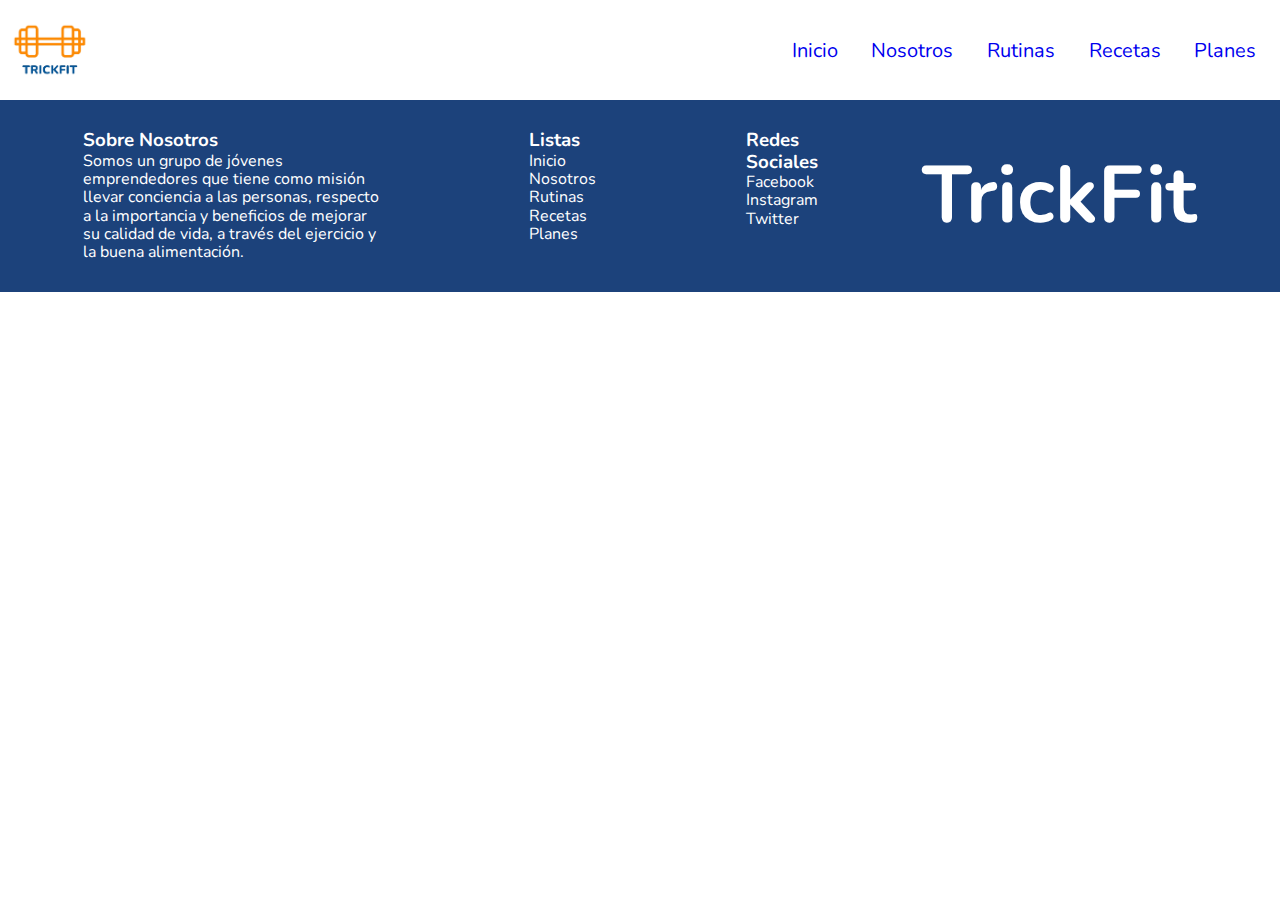
==== docs/index.html @ 49085ca2 "feat: project base" ====
<!doctype html>
<html lang="en">
<head>
    <meta charset="UTF-8">
    <meta name="viewport" content="width=device-width, user-scalable=no, initial-scale=1.0, maximum-scale=1.0, minimum-scale=1.0">
    <meta http-equiv="X-UA-Compatible" content="ie=edge">
    <link rel="stylesheet" href="Style/style.css">
    <link rel="stylesheet" href="Style/normalize.css">
    <link rel="icon" href="Images/logo-white.jpeg">
    <link rel="preconnect" href="https://fonts.googleapis.com">
    <link rel="preconnect" href="https://fonts.gstatic.com" crossorigin>
    <link href="https://fonts.googleapis.com/css2?family=Nunito&display=swap" rel="stylesheet">
    <title>Home</title>
</head>
<body>
    <!--navbar-->
    <div class="navbar">
        <div class="navbar-logo" >
            <img src="Images/logo-trans.png" alt="logo">
        </div>
        <div class="navbar-options">
            <a href="#">Inicio</a>
            <a href="#Nosotros">Nosotros</a>
            <a href="#Rutinas">Rutinas</a>
            <a href="#Recetas">Recetas</a>
            <a href="#Planes">Planes</a>
        </div>
    </div>

    <!--Footer-->
    <div class="footer">
        <div class="footer-part-about">
            <h3 class="footer-title-about">Sobre Nosotros</h3>
            <p>
                Somos un grupo de jóvenes emprendedores que tiene como misión llevar conciencia a las personas,
                respecto a la importancia y beneficios de mejorar su calidad de vida, a través del ejercicio y
                la buena alimentación.
            </p>
        </div>
        <div class="footer-part">
            <h3 class="footer-title">Listas</h3>
            <div>
                <a href="#">Inicio</a>
                <a href="#Nosotros">Nosotros</a>
                <a href="#Rutinas">Rutinas</a>
                <a href="#Recetas">Recetas</a>
                <a href="#Planes">Planes</a>
            </div>
        </div>
        <div class="footer-part">
            <h3 class="footer-title">Redes Sociales</h3>
            <div>
                <a href="https://www.facebook.com" target="_blank">Facebook</a>
                <a href="https://www.instagram.com" target="_blank">Instagram</a>
                <a href="https://www.twitter.com" target="_blank">Twitter</a>
            </div>
        </div>
        <span class="trickfit">TrickFit</span>
    </div>
</body>
</html>
---- docs/Style/style.css ----
/*NAVBAR*/
* {
    font-family: 'Nunito', sans-serif;
}
html {
    scroll-behavior: smooth;

}
.navbar {
    display: flex;
    height: 100px;
    box-shadow: 0 6px 12px #0016;
    z-index: 10
}
.navbar-logo {
    display: flex;
    width: 60%;

}
.navbar-options {
    display: flex;
    align-items: center;
    justify-content: space-evenly;
    width: 40%;

}
.navbar-options a {
    margin: 10px;
    text-decoration: none;
    font-size: 20px;
}

/*Footer*/
.footer {
    display: flex;
    background: #1C427B;
    flex-direction: row;
    color: #fff;
    justify-content: space-around;
    padding: 30px;
}
.footer-part-about {
    width: 300px;
}
.footer-part {
    text-align: left;
    width: 30px;
    margin: 0 40px;
}
.footer-part div a {
    color: #fff;
    text-decoration: none;
}
.trickfit {
    display: flex;
    align-items: center;
    font-weight: bold;
    font-size: 80px;
}
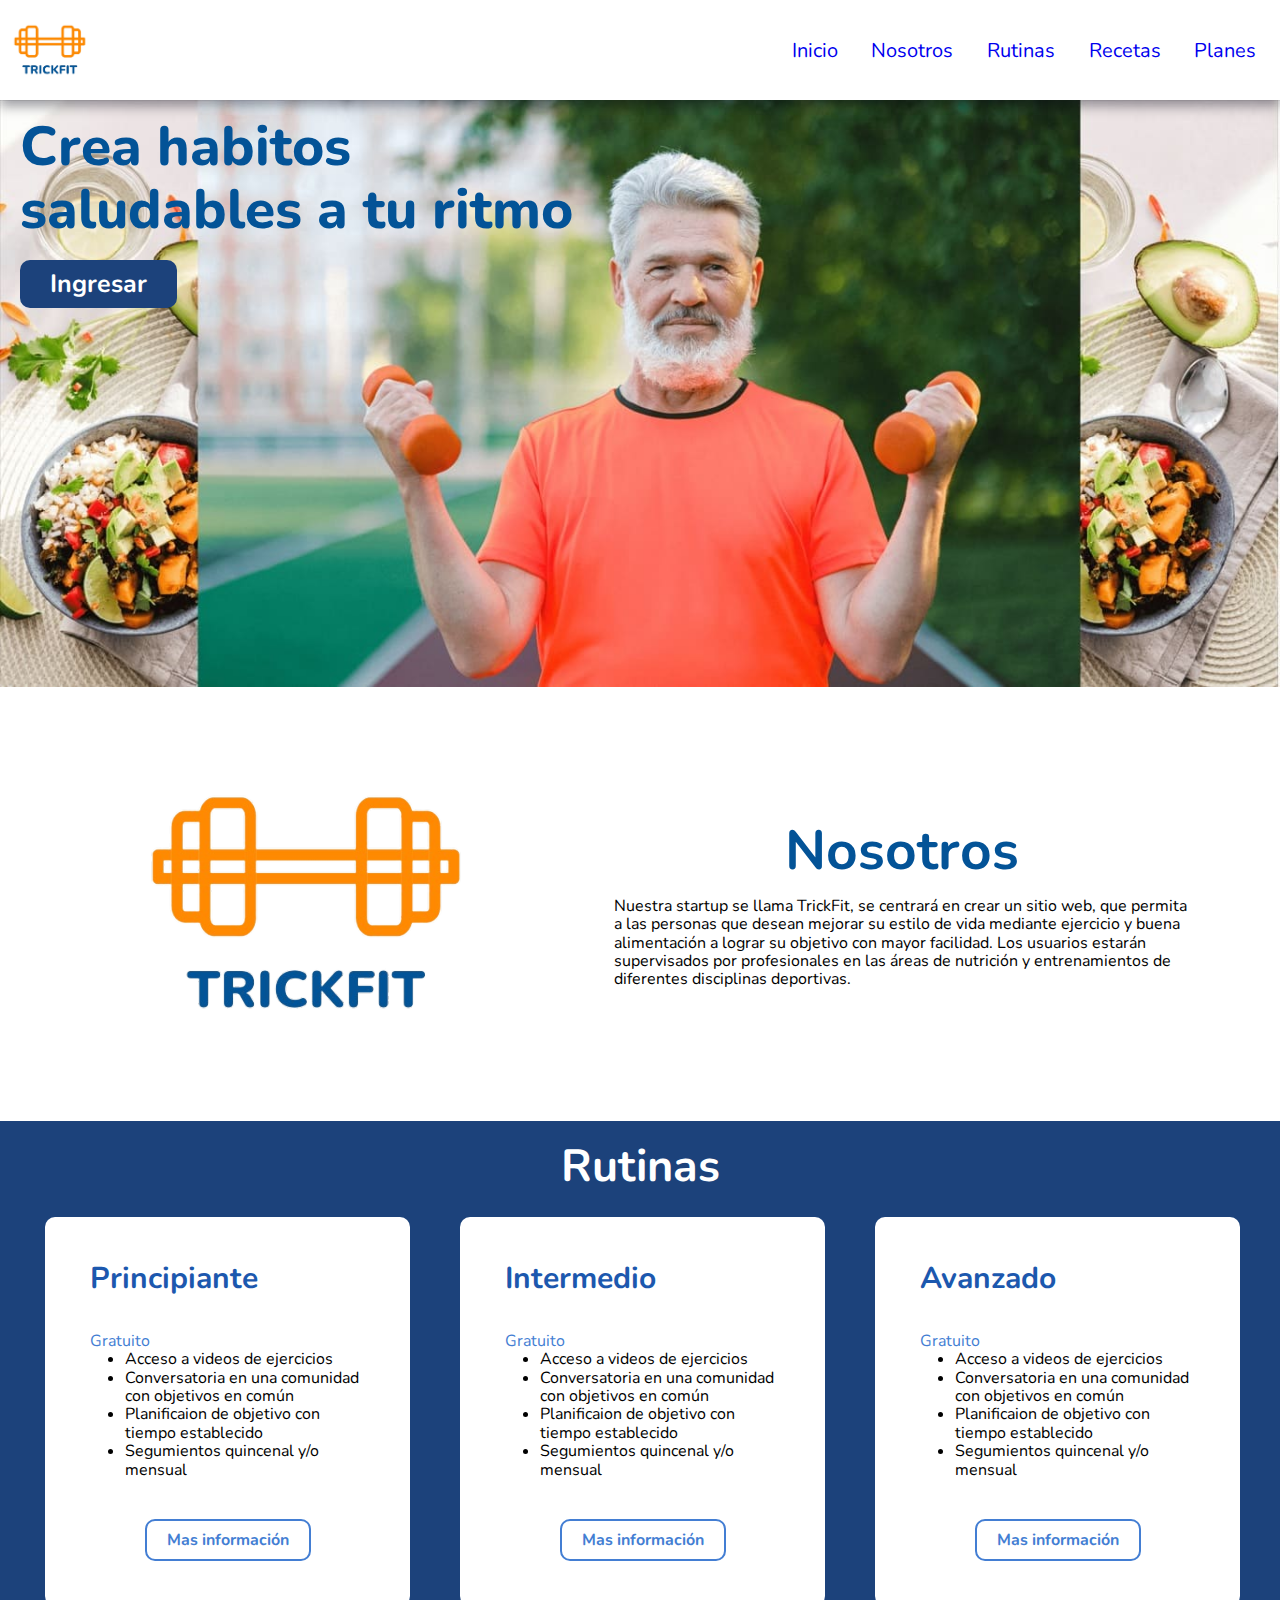
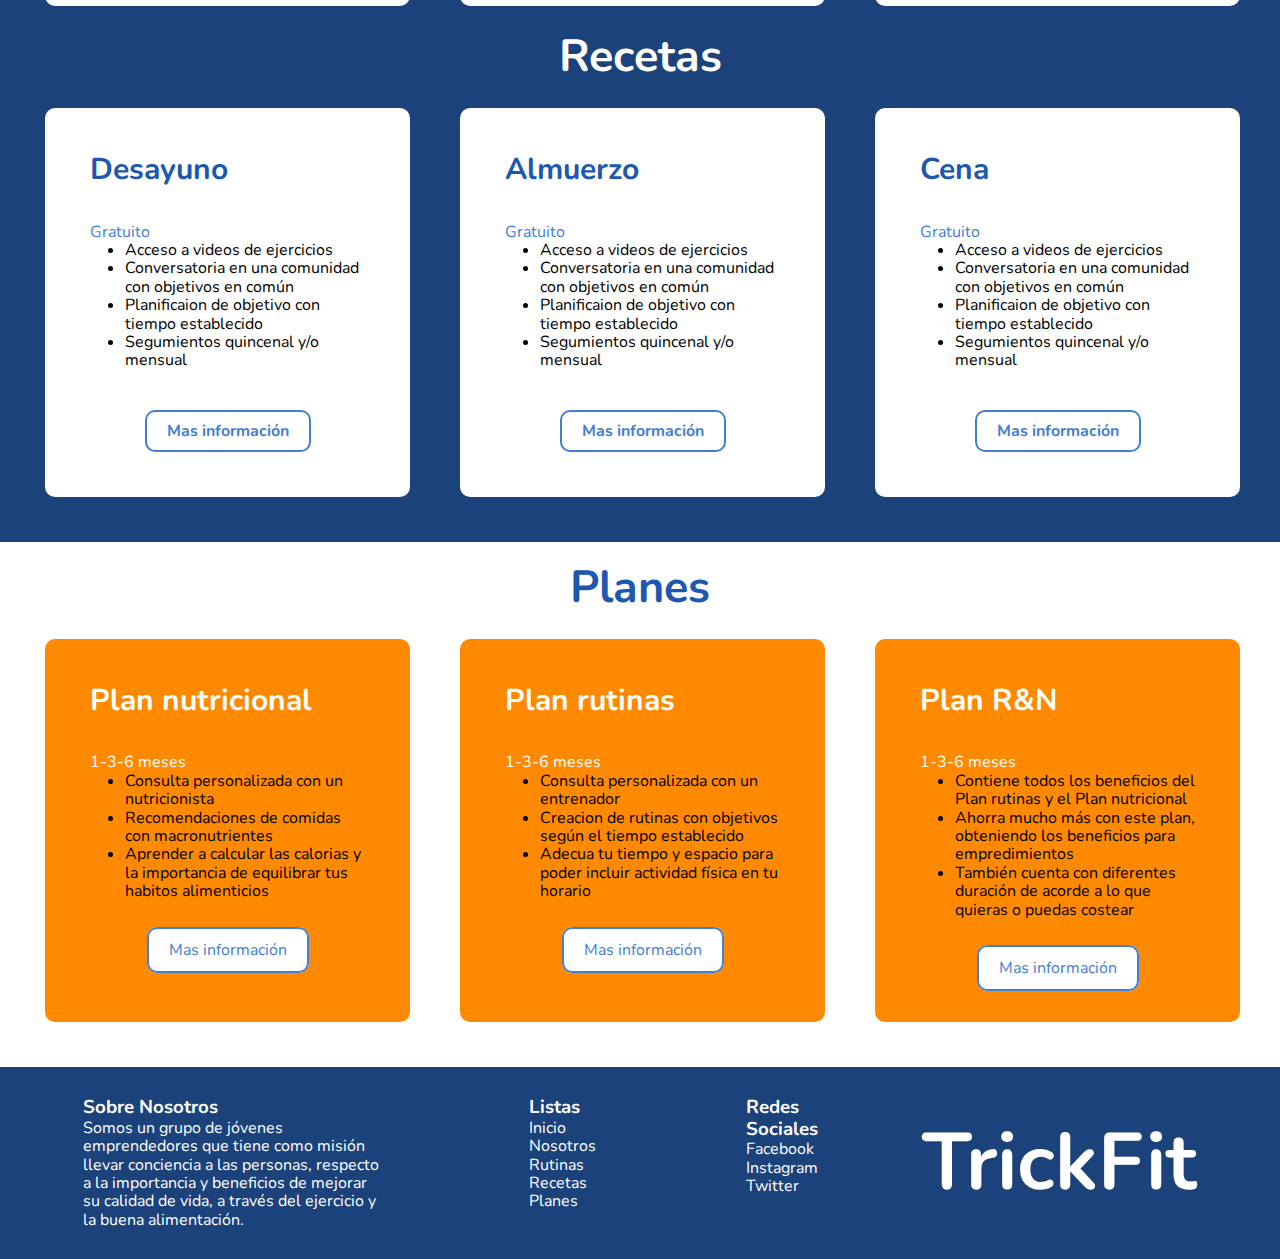
==== commit cda83831: "feat: index" ====
--- a/docs/index.html
+++ b/docs/index.html
@@ -27,6 +27,193 @@
         </div>
     </div>
 
+    <!--Home-->
+    <div class="home">
+        <img alt="senior" src="Images/senior.jpg">
+        <div class="home-slogan">
+            <p>Crea habitos saludables a tu ritmo</p>
+            <div class="home-btn">
+                <button>
+                    <a href="Views/account.html">Ingresar</a>
+                </button>
+            </div>
+        </div>
+    </div>
+
+    <!--About Us-->
+    <div class="about-us" id="Nosotros" >
+        <img src="Images/logo-trans.png" alt="logo">
+        <div class="about-us-description">
+            <h2>Nosotros</h2>
+            <p>
+                Nuestra startup se llama TrickFit, se centrará en crear un sitio web, que permita a las personas que desean
+                mejorar su estilo de vida mediante ejercicio y buena alimentación a lograr su objetivo con mayor facilidad. Los usuarios estarán
+                supervisados por profesionales en las áreas de nutrición y entrenamientos de diferentes disciplinas deportivas.</p>
+        </div>
+    </div>
+
+    <!--Rutinas y Recetas-->
+    <div class="RandR" >
+        <h2 class="RandR-title" id="Rutinas">Rutinas</h2>
+        <div class="cards">
+            <div class="card">
+                <div class="card-header">
+                    <span class="card-title">Principiante</span>
+                    <span class="card-subtitle">Gratuito</span>
+                </div>
+                <ul>
+                    <li>Acceso a videos de ejercicios</li>
+                    <li>Conversatoria en una comunidad con objetivos en común</li>
+                    <li>Planificaion de objetivo con tiempo establecido</li>
+                    <li>Segumientos quincenal y/o mensual</li>
+                </ul>
+                <div class="card-btn">
+                    <button>
+                        <a href="Views/Routines/beginner.html">Mas información</a>
+                    </button>
+                </div>
+            </div>
+            <div class="card">
+                <div class="card-header">
+                    <span class="card-title">Intermedio</span>
+                    <span class="card-subtitle">Gratuito</span>
+                </div>
+                <ul>
+                    <li>Acceso a videos de ejercicios</li>
+                    <li>Conversatoria en una comunidad con objetivos en común</li>
+                    <li>Planificaion de objetivo con tiempo establecido</li>
+                    <li>Segumientos quincenal y/o mensual</li>
+                </ul>
+                <div class="card-btn">
+                    <button>
+                        <a href="Views/Routines/intermediate.html">Mas información</a>
+                    </button>
+                </div>
+            </div>
+            <div class="card">
+                <div class="card-header">
+                    <span class="card-title">Avanzado</span>
+                    <span class="card-subtitle">Gratuito</span>
+                </div>
+                <ul>
+                    <li>Acceso a videos de ejercicios</li>
+                    <li>Conversatoria en una comunidad con objetivos en común</li>
+                    <li>Planificaion de objetivo con tiempo establecido</li>
+                    <li>Segumientos quincenal y/o mensual</li>
+                </ul>
+                <div class="card-btn">
+                    <button>
+                        <a href="Views/Routines/advanced.html">Mas información</a>
+                    </button>
+                </div>
+            </div>
+        </div>
+        <h2 class="RandR-title" id="Recetas">Recetas</h2>
+        <div class="cards">
+            <div class="card">
+                <div class="card-header">
+                    <span class="card-title">Desayuno</span>
+                    <span class="card-subtitle">Gratuito</span>
+                </div>
+                <ul>
+                    <li>Acceso a videos de ejercicios</li>
+                    <li>Conversatoria en una comunidad con objetivos en común</li>
+                    <li>Planificaion de objetivo con tiempo establecido</li>
+                    <li>Segumientos quincenal y/o mensual</li>
+                </ul>
+                <div class="card-btn">
+                    <button>
+                        <a href="Views/Recipes/breakfast.html">Mas información</a>
+                    </button>
+                </div>
+            </div>
+            <div class="card">
+                <div class="card-header">
+                    <span class="card-title">Almuerzo</span>
+                    <span class="card-subtitle">Gratuito</span>
+                </div>
+                <ul>
+                    <li>Acceso a videos de ejercicios</li>
+                    <li>Conversatoria en una comunidad con objetivos en común</li>
+                    <li>Planificaion de objetivo con tiempo establecido</li>
+                    <li>Segumientos quincenal y/o mensual</li>
+                </ul>
+                <div class="card-btn">
+                    <button>
+                        <a href="Views/Recipes/lunch.html">Mas información</a>
+                    </button>
+                </div>
+            </div>
+            <div class="card">
+                <div class="card-header">
+                    <span class="card-title">Cena</span>
+                    <span class="card-subtitle">Gratuito</span>
+                </div>
+                <ul>
+                    <li>Acceso a videos de ejercicios</li>
+                    <li>Conversatoria en una comunidad con objetivos en común</li>
+                    <li>Planificaion de objetivo con tiempo establecido</li>
+                    <li>Segumientos quincenal y/o mensual</li>
+                </ul>
+                <div class="card-btn">
+                    <button>
+                        <a href="Views/Recipes/dinner.html">Mas información</a>
+                    </button>
+                </div>
+            </div>
+        </div>
+    </div>
+
+    <!--Planes-->
+    <div class="RandP">
+        <h2 class="RandP-title" id="Planes">Planes</h2>
+        <div class="cardsP">
+            <div class="cardP">
+                <div class="cardP-header">
+                    <span class="cardP-title">Plan nutricional</span>
+                    <span class="cardP-subtitle">1-3-6 meses</span>
+                </div>
+                <ul>
+                    <li>Consulta personalizada con un nutricionista </li>
+                    <li>Recomendaciones de comidas con macronutrientes</li>
+                    <li>Aprender a calcular las calorias y la importancia de equilibrar tus habitos alimenticios</li>
+                </ul>
+                <div class="cardP-btn">
+                    <a href="Views/Plans/planNutricional.html">Mas información</a>
+                </div>
+            </div>
+            <div class="cardP">
+                <div class="cardP-header">
+                    <span class="cardP-title">Plan rutinas</span>
+                    <span class="cardP-subtitle">1-3-6 meses</span>
+                </div>
+                <ul>
+                    <li>Consulta personalizada con un entrenador</li>
+                    <li>Creacion de rutinas con objetivos según el tiempo establecido</li>
+                    <li>Adecua tu tiempo y espacio para poder incluir actividad física en tu horario</li>
+                </ul>
+                <div class="cardP-btn">
+                    <a href="Views/Plans/planRutinas.html">Mas información</a>
+                </div>
+            </div>
+            <div class="cardP">
+                <div class="cardP-header">
+                    <span class="cardP-title">Plan R&N</span>
+                    <span class="cardP-subtitle">1-3-6 meses</span>
+                </div>
+                <ul>
+                    <li>Contiene todos los beneficios del Plan rutinas y el Plan nutricional</li>
+                    <li>Ahorra mucho más con este plan, obteniendo los beneficios para empredimientos</li>
+                    <li>También cuenta con diferentes duración de acorde a lo que quieras o puedas
+                        costear</li>
+                </ul>
+                <div class="cardP-btn">
+                    <a href="Views/Plans/planR&N.html">Mas información</a>
+                </div>
+            </div>
+        </div>
+    </div>
+
     <!--Footer-->
     <div class="footer">
         <div class="footer-part-about">
--- a/docs/Style/style.css
+++ b/docs/Style/style.css
@@ -28,6 +28,169 @@
     margin: 10px;
     text-decoration: none;
     font-size: 20px;
+}
+/*HOME*/
+.home {
+    display: flex;
+}
+.home img {
+    width: 100%;
+    z-index: -1
+}
+.home-slogan {
+    position: absolute;
+    font-size: 55px;
+    margin: 15px 20px;
+    color: #035397;
+    font-weight: 800;
+    width: 48%;
+}
+.home-btn button {
+    font-size: 25px;
+    background: #1C427B;
+    padding: 10px 30px;
+    cursor: pointer;
+    border-radius: 10px;
+    border-style: none;
+}
+
+.home-btn button a {
+    text-decoration: none;
+    color: #fff;
+    font-weight: bold;
+}
+
+/*NOSOTROS*/
+.about-us {
+    display: flex;
+    height: 55%;
+    justify-content: space-evenly;
+    align-items: center;
+}
+.about-us image {
+    margin: 10px auto;
+    padding: 20px;
+}
+.about-us-description {
+    width: 45%;
+}
+.about-us-description h2 {
+    text-align: center;
+    font-size: 55px;
+    color: #035397;
+    font-weight: 700;
+    margin-bottom: 15px;
+}
+/*RANDR*/
+.RandR {
+    background: #1C427B;
+    padding: 20px;
+}
+.RandR-title {
+    color: #fff;
+    font-weight: bold;
+    font-size: 45px;
+    text-align: center;
+}
+.cards {
+    display: flex;
+    justify-content: space-evenly;
+}
+.card {
+    background: #fff;
+    border-radius: 10px;
+    margin: 25px;
+    padding: 45px;
+}
+.card ul {
+    margin-left: 35px;
+    width: 240px;
+}
+.card-header {
+    display: flex;
+    flex-direction: column;
+}
+.card-title {
+    color: #1C58AE;
+    font-weight: bold;
+    font-size: 30px;
+    margin: 0 0 35px 0;
+}
+.card-subtitle {
+    color: #437ED3;
+}
+.card-btn {
+    display: block;
+    text-align: center;
+    margin-top: 40px;
+}
+.card-btn button {
+    color: #437ED3;
+    border-radius: 10px;
+    border: 2px solid #437ED3;
+    padding: 10px 20px;
+    background: #fff;
+    cursor: pointer;
+}
+
+.card-btn button a {
+    text-decoration: none;
+    color: #437ED3;
+    font-weight: bold;
+}
+
+/*RANDP*/
+.RandP {
+    background: #ffffff;
+    padding: 20px;
+}
+.RandP-title {
+    color: #1C58AE;
+    font-weight: bold;
+    font-size: 45px;
+    text-align: center;
+}
+.cardsP {
+    display: flex;
+    justify-content: space-evenly;
+}
+.cardP {
+    background: #FF8A01;
+    border-radius: 10px;
+    margin: 25px;
+    padding: 45px;
+}
+.cardP ul {
+    margin-left: 35px;
+    width: 240px;
+}
+.cardP-header {
+    color: #ffffff;
+    display: flex;
+    flex-direction: column;
+}
+.cardP-title {
+    color: #ffffff;
+    font-weight: bold;
+    font-size: 30px;
+    margin: 0 0 35px 0;
+}
+.cardP-subtitle {
+    color: #ffffff;
+}
+.cardP-btn {
+    display: block;
+    text-align: center;
+    margin-top: 40px;
+}
+.cardP-btn a{
+    color: #437ED3;
+    border-radius: 10px;
+    border: 2px solid #437ED3;
+    padding: 10px 20px;
+    background: #fff;
+    cursor: pointer;
+    text-decoration: none;
 }
 
 /*Footer*/
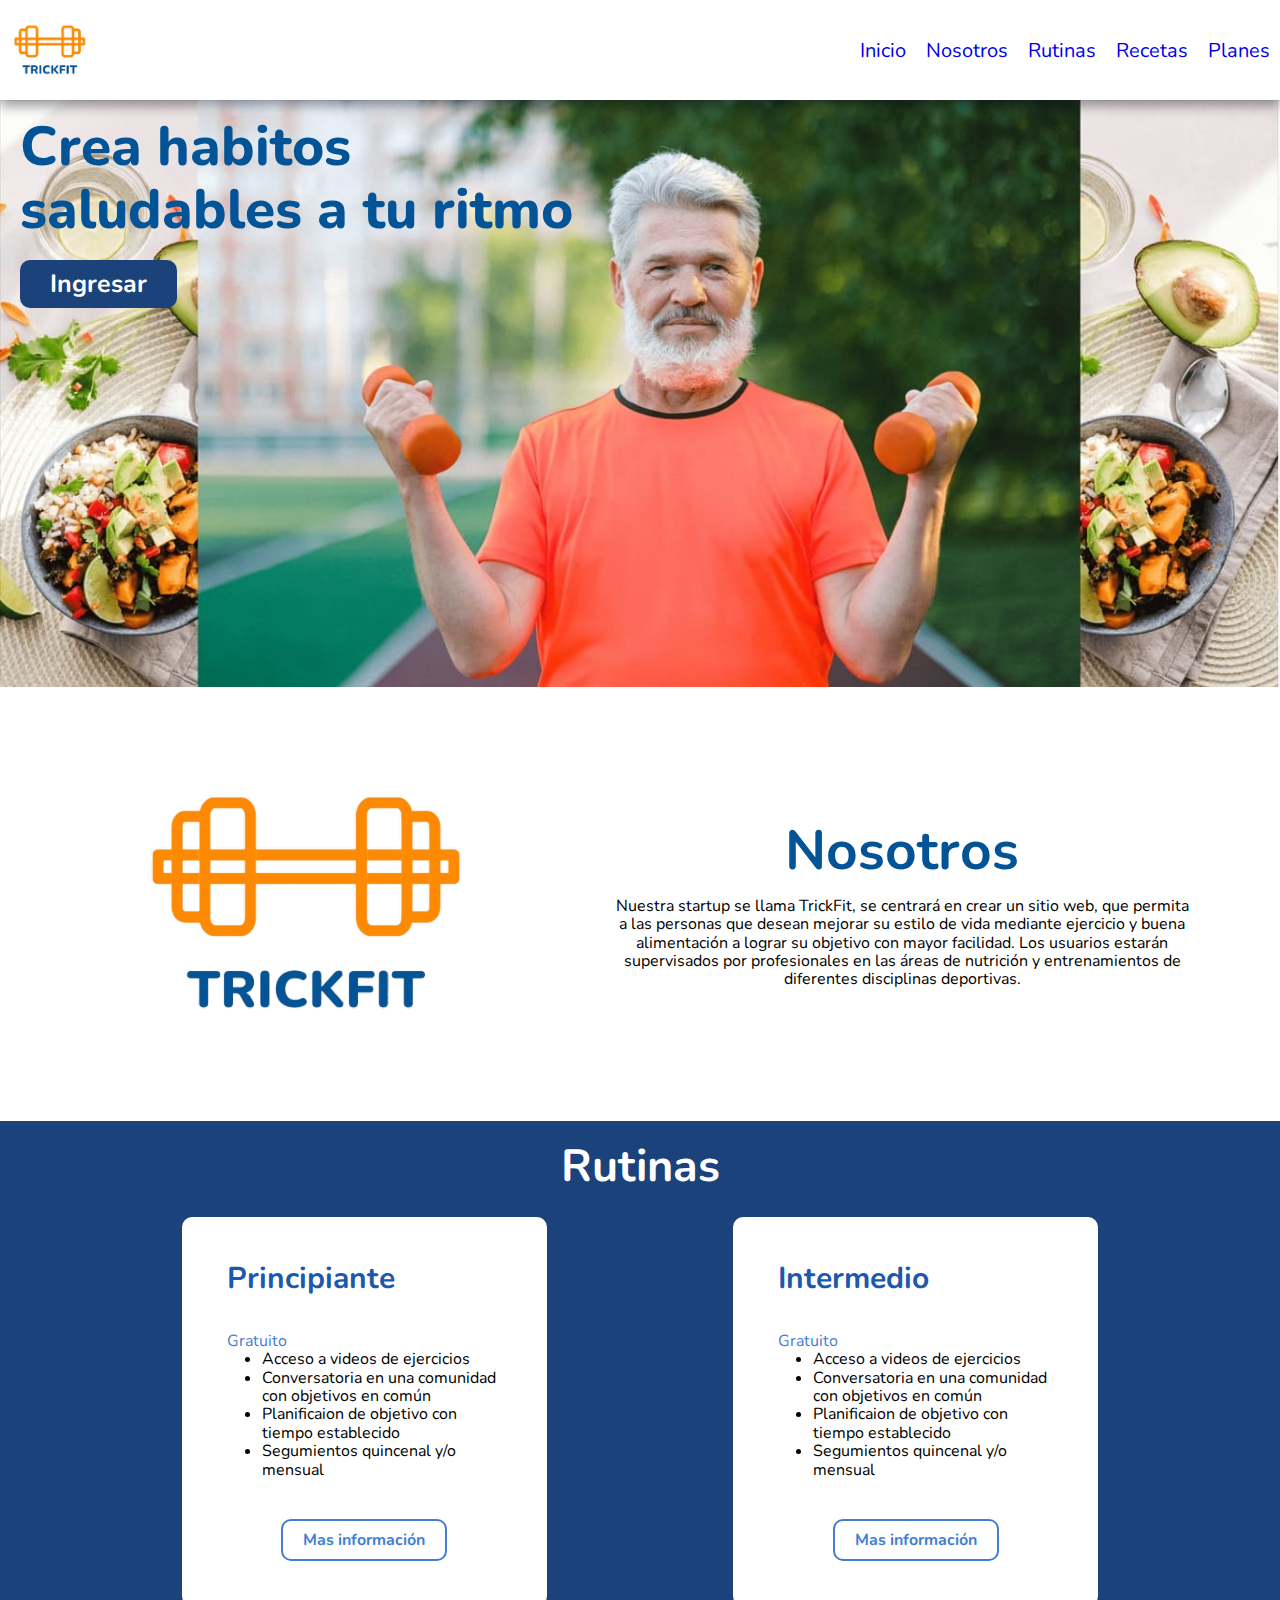
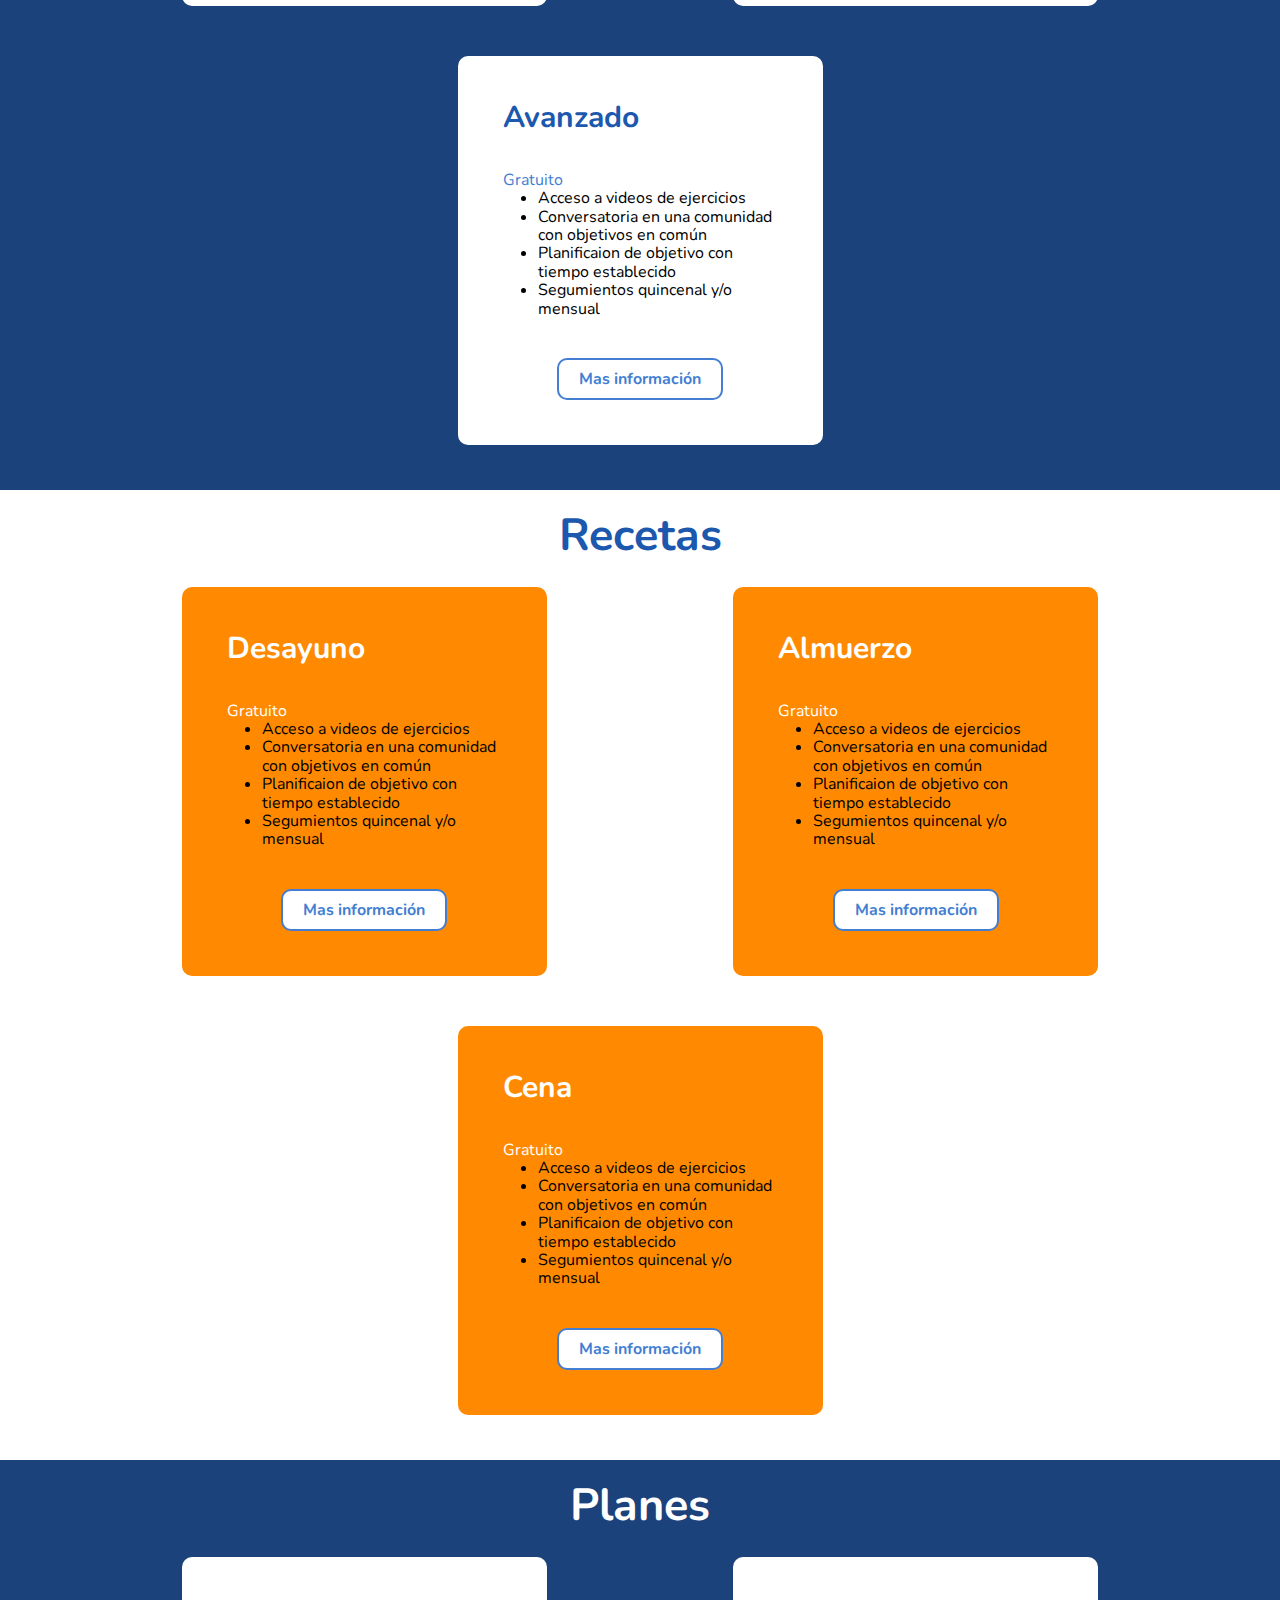
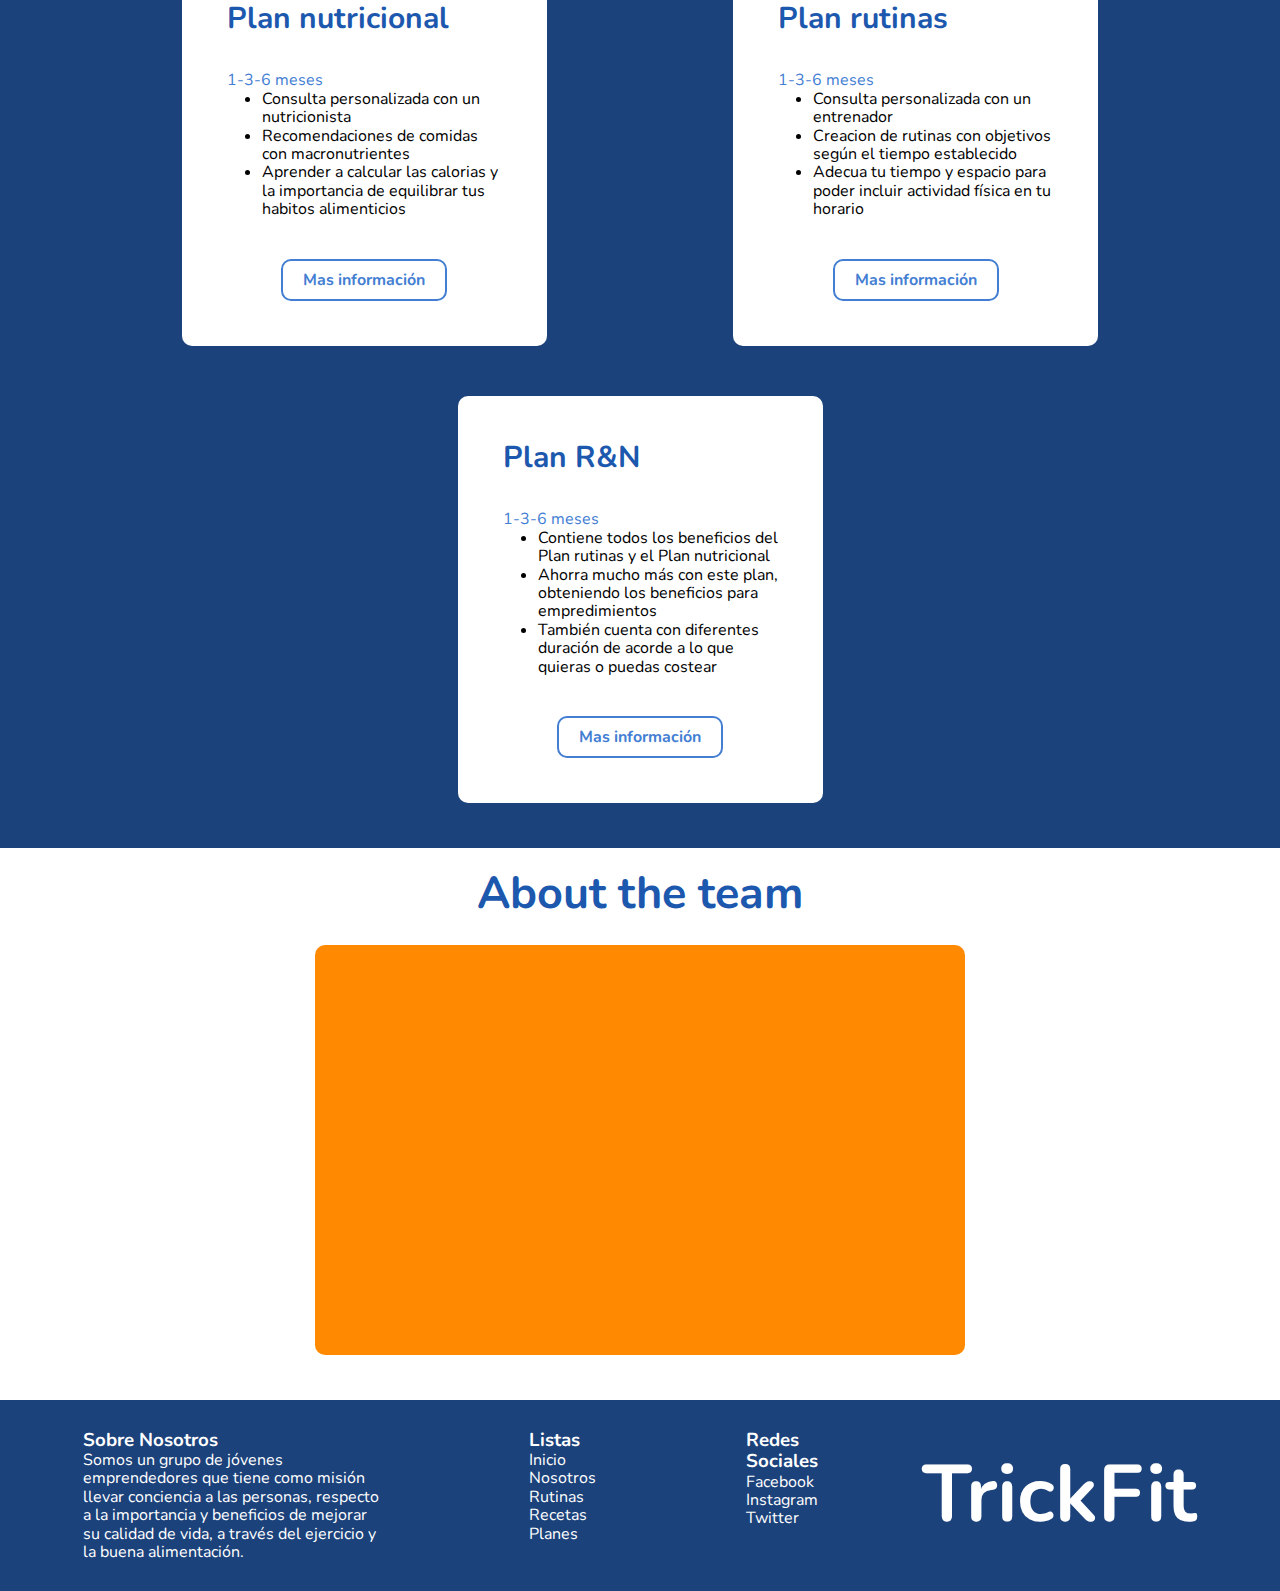
==== commit 358f0cca: "feat: responsive-index-uwu" ====
--- a/docs/index.html
+++ b/docs/index.html
@@ -14,7 +14,7 @@
 </head>
 <body>
     <!--navbar-->
-    <div class="navbar">
+    <section class="navbar">
         <div class="navbar-logo" >
             <img src="Images/logo-trans.png" alt="logo">
         </div>
@@ -25,10 +25,10 @@
             <a href="#Recetas">Recetas</a>
             <a href="#Planes">Planes</a>
         </div>
-    </div>
+    </section>
 
     <!--Home-->
-    <div class="home">
+    <section class="home">
         <img alt="senior" src="Images/senior.jpg">
         <div class="home-slogan">
             <p>Crea habitos saludables a tu ritmo</p>
@@ -38,10 +38,10 @@
                 </button>
             </div>
         </div>
-    </div>
+    </section>
 
     <!--About Us-->
-    <div class="about-us" id="Nosotros" >
+    <section class="about-us" id="Nosotros" >
         <img src="Images/logo-trans.png" alt="logo">
         <div class="about-us-description">
             <h2>Nosotros</h2>
@@ -50,10 +50,10 @@
                 mejorar su estilo de vida mediante ejercicio y buena alimentación a lograr su objetivo con mayor facilidad. Los usuarios estarán
                 supervisados por profesionales en las áreas de nutrición y entrenamientos de diferentes disciplinas deportivas.</p>
         </div>
-    </div>
-
-    <!--Rutinas y Recetas-->
-    <div class="RandR" >
+    </section>
+
+    <!--Rutinas-->
+    <section class="RandR" >
         <h2 class="RandR-title" id="Rutinas">Rutinas</h2>
         <div class="cards">
             <div class="card">
@@ -108,98 +108,106 @@
                 </div>
             </div>
         </div>
-        <h2 class="RandR-title" id="Recetas">Recetas</h2>
+    </section>
+
+    <!--Recetas-->
+    <section class="RandP" >
+        <h2 class="RandP-title" id="Recetas">Recetas</h2>
+        <div class="cardsP">
+            <div class="cardP">
+                <div class="card-header">
+                    <span class="cardP-title">Desayuno</span>
+                    <span class="cardP-subtitle">Gratuito</span>
+                </div>
+                <ul>
+                    <li>Acceso a videos de ejercicios</li>
+                    <li>Conversatoria en una comunidad con objetivos en común</li>
+                    <li>Planificaion de objetivo con tiempo establecido</li>
+                    <li>Segumientos quincenal y/o mensual</li>
+                </ul>
+                <div class="card-btn">
+                    <button>
+                        <a href="Views/Recipes/breakfast.html">Mas información</a>
+                    </button>
+                </div>
+            </div>
+            <div class="cardP">
+                <div class="card-header">
+                    <span class="cardP-title">Almuerzo</span>
+                    <span class="cardP-subtitle">Gratuito</span>
+                </div>
+                <ul>
+                    <li>Acceso a videos de ejercicios</li>
+                    <li>Conversatoria en una comunidad con objetivos en común</li>
+                    <li>Planificaion de objetivo con tiempo establecido</li>
+                    <li>Segumientos quincenal y/o mensual</li>
+                </ul>
+                <div class="card-btn">
+                    <button>
+                        <a href="Views/Recipes/lunch.html">Mas información</a>
+                    </button>
+                </div>
+            </div>
+            <div class="cardP">
+                <div class="card-header">
+                    <span class="cardP-title">Cena</span>
+                    <span class="cardP-subtitle">Gratuito</span>
+                </div>
+                <ul>
+                    <li>Acceso a videos de ejercicios</li>
+                    <li>Conversatoria en una comunidad con objetivos en común</li>
+                    <li>Planificaion de objetivo con tiempo establecido</li>
+                    <li>Segumientos quincenal y/o mensual</li>
+                </ul>
+                <div class="card-btn">
+                    <button>
+                        <a href="Views/Recipes/dinner.html">Mas información</a>
+                    </button>
+                </div>
+            </div>
+        </div>
+    </section>
+
+    <!--Planes-->
+    <div class="RandR">
+        <h2 class="RandR-title" id="Planes">Planes</h2>
         <div class="cards">
             <div class="card">
                 <div class="card-header">
-                    <span class="card-title">Desayuno</span>
-                    <span class="card-subtitle">Gratuito</span>
-                </div>
-                <ul>
-                    <li>Acceso a videos de ejercicios</li>
-                    <li>Conversatoria en una comunidad con objetivos en común</li>
-                    <li>Planificaion de objetivo con tiempo establecido</li>
-                    <li>Segumientos quincenal y/o mensual</li>
-                </ul>
-                <div class="card-btn">
-                    <button>
-                        <a href="Views/Recipes/breakfast.html">Mas información</a>
-                    </button>
-                </div>
-            </div>
-            <div class="card">
-                <div class="card-header">
-                    <span class="card-title">Almuerzo</span>
-                    <span class="card-subtitle">Gratuito</span>
-                </div>
-                <ul>
-                    <li>Acceso a videos de ejercicios</li>
-                    <li>Conversatoria en una comunidad con objetivos en común</li>
-                    <li>Planificaion de objetivo con tiempo establecido</li>
-                    <li>Segumientos quincenal y/o mensual</li>
-                </ul>
-                <div class="card-btn">
-                    <button>
-                        <a href="Views/Recipes/lunch.html">Mas información</a>
-                    </button>
-                </div>
-            </div>
-            <div class="card">
-                <div class="card-header">
-                    <span class="card-title">Cena</span>
-                    <span class="card-subtitle">Gratuito</span>
-                </div>
-                <ul>
-                    <li>Acceso a videos de ejercicios</li>
-                    <li>Conversatoria en una comunidad con objetivos en común</li>
-                    <li>Planificaion de objetivo con tiempo establecido</li>
-                    <li>Segumientos quincenal y/o mensual</li>
-                </ul>
-                <div class="card-btn">
-                    <button>
-                        <a href="Views/Recipes/dinner.html">Mas información</a>
-                    </button>
-                </div>
-            </div>
-        </div>
-    </div>
-
-    <!--Planes-->
-    <div class="RandP">
-        <h2 class="RandP-title" id="Planes">Planes</h2>
-        <div class="cardsP">
-            <div class="cardP">
-                <div class="cardP-header">
-                    <span class="cardP-title">Plan nutricional</span>
-                    <span class="cardP-subtitle">1-3-6 meses</span>
+                    <span class="card-title">Plan nutricional</span>
+                    <span class="card-subtitle">1-3-6 meses</span>
                 </div>
                 <ul>
                     <li>Consulta personalizada con un nutricionista </li>
                     <li>Recomendaciones de comidas con macronutrientes</li>
                     <li>Aprender a calcular las calorias y la importancia de equilibrar tus habitos alimenticios</li>
                 </ul>
-                <div class="cardP-btn">
-                    <a href="Views/Plans/planNutricional.html">Mas información</a>
-                </div>
-            </div>
-            <div class="cardP">
-                <div class="cardP-header">
-                    <span class="cardP-title">Plan rutinas</span>
-                    <span class="cardP-subtitle">1-3-6 meses</span>
+                <div class="card-btn">
+                    <button>
+                        <a href="Views/Plans/planNutricional.html">Mas información</a>
+                    </button>
+                </div>
+            </div>
+            <div class="card">
+                <div class="card-header">
+                    <span class="card-title">Plan rutinas</span>
+                    <span class="card-subtitle">1-3-6 meses</span>
                 </div>
                 <ul>
                     <li>Consulta personalizada con un entrenador</li>
                     <li>Creacion de rutinas con objetivos según el tiempo establecido</li>
                     <li>Adecua tu tiempo y espacio para poder incluir actividad física en tu horario</li>
                 </ul>
-                <div class="cardP-btn">
-                    <a href="Views/Plans/planRutinas.html">Mas información</a>
-                </div>
-            </div>
-            <div class="cardP">
-                <div class="cardP-header">
-                    <span class="cardP-title">Plan R&N</span>
-                    <span class="cardP-subtitle">1-3-6 meses</span>
+                <div class="card-btn">
+                    <button>
+                        <a href="Views/Plans/planRutinas.html">Mas información</a>
+                    </button>
+                </div>
+            </div>
+            <div class="card">
+                <div class="card-header">
+                    <span class="card-title">Plan R&N</span>
+                    <span class="card-subtitle">1-3-6 meses</span>
                 </div>
                 <ul>
                     <li>Contiene todos los beneficios del Plan rutinas y el Plan nutricional</li>
@@ -207,9 +215,29 @@
                     <li>También cuenta con diferentes duración de acorde a lo que quieras o puedas
                         costear</li>
                 </ul>
-                <div class="cardP-btn">
-                    <a href="Views/Plans/planR&N.html">Mas información</a>
-                </div>
+                <div class="card-btn">
+                    <button>
+                        <a href="Views/Plans/planR&N.html">Mas información</a>
+                    </button>
+                </div>
+            </div>
+        </div>
+    </div>
+
+    <!--About-the-team-->
+    <div class="RandP" >
+        <h2 class="RandP-title" id="About-the-team">About the team</h2>
+        <div class="cards">
+            <div class="cardP">
+                <iframe
+                    width="560"
+                    height="315"
+                    src="https://www.youtube.com/embed/W4vWoPKgnIo"
+                    title="YouTube video player"
+                    frameborder="0"
+                    allow="accelerometer; autoplay; clipboard-write; encrypted-media; gyroscope; picture-in-picture"
+                    allowfullscreen>
+                </iframe>
             </div>
         </div>
     </div>
--- a/docs/Style/style.css
+++ b/docs/Style/style.css
@@ -14,14 +14,15 @@
 }
 .navbar-logo {
     display: flex;
-    width: 60%;
+    width: 20%;
 
 }
 .navbar-options {
-    display: flex;
+    display:flex;
+    align-content: center;
     align-items: center;
-    justify-content: space-evenly;
-    width: 40%;
+    justify-content: right;
+    width: 80%;
 
 }
 .navbar-options a {
@@ -73,6 +74,7 @@
 }
 .about-us-description {
     width: 45%;
+    text-align: center;
 }
 .about-us-description h2 {
     text-align: center;
@@ -94,6 +96,7 @@
 }
 .cards {
     display: flex;
+    flex-wrap: wrap;
     justify-content: space-evenly;
 }
 .card {
@@ -139,6 +142,18 @@
     font-weight: bold;
 }
 
+.RecetasR{
+    background: #FFFFFF;
+}
+
+.RecetasCard{
+    background: #FF8A01;
+}
+
+#Recetas{
+    color: #1C58AE;
+}
+
 /*RANDP*/
 .RandP {
     background: #ffffff;
@@ -152,6 +167,7 @@
 }
 .cardsP {
     display: flex;
+    flex-wrap: wrap;
     justify-content: space-evenly;
 }
 .cardP {
@@ -221,3 +237,54 @@
     font-size: 80px;
 }
 
+/*Responsive*/
+/*Small desktop*/
+@media only screen and (max-width: 800px) {
+    .home-slogan{
+        font-size: 25px;
+    }
+
+    .home-btn button {
+        font-size: 15px;
+    }
+
+    .about-us{
+        flex-direction: column;
+    }
+
+    .trickfit{
+        font-size: 40px;
+    }
+
+    .about-us img {
+        max-width: 80%;
+    }
+
+    .about-us-description {
+        width: 80%;
+        margin-bottom: 60px;
+    }
+}
+
+/*Mobile*/
+@media only screen and (max-width: 535px) {
+    .card, .cardP {
+        padding: 18px;
+    }
+
+    .footer{
+        visibility: hidden;
+        width: 10px;
+        display: none;
+    }
+
+    .navbar-options{
+        flex-wrap: wrap;
+        justify-content: space-evenly;
+    }
+
+    .navbar-options a{
+       margin: 5px ;
+    }
+}
+
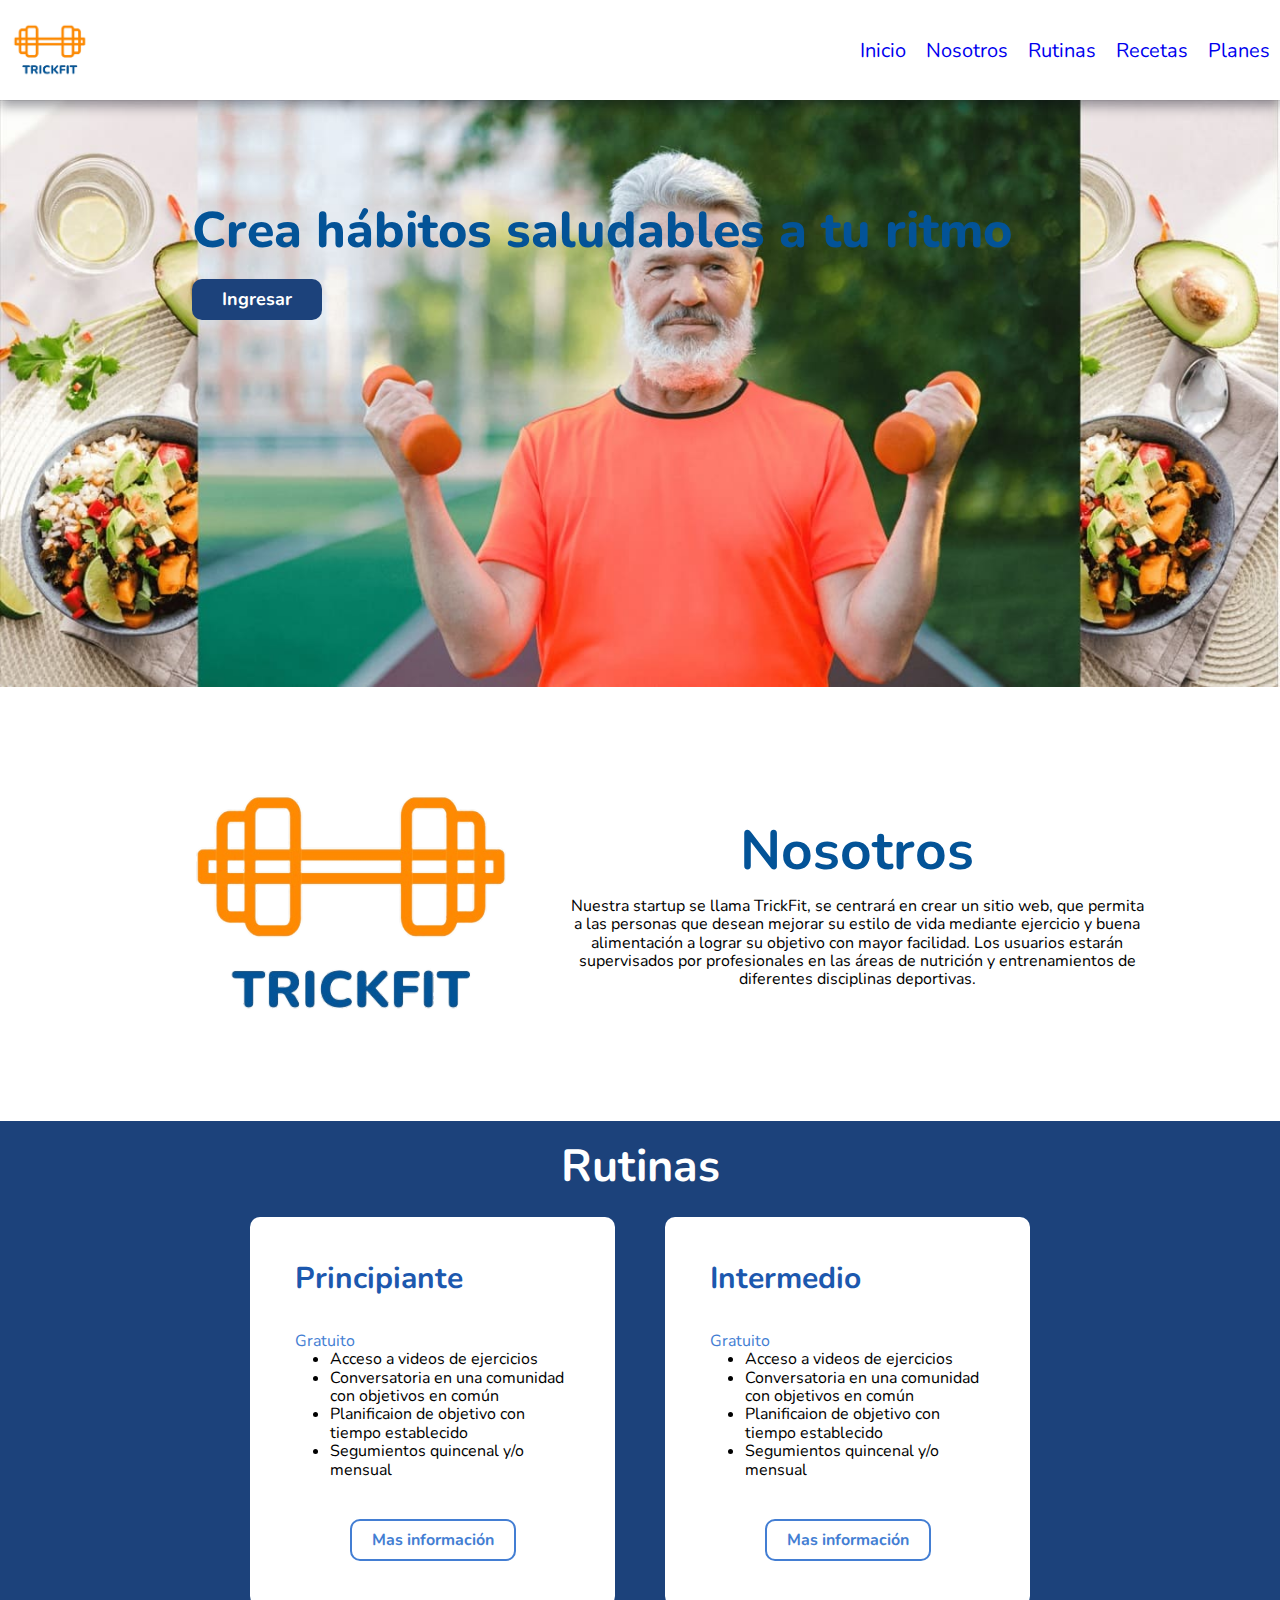
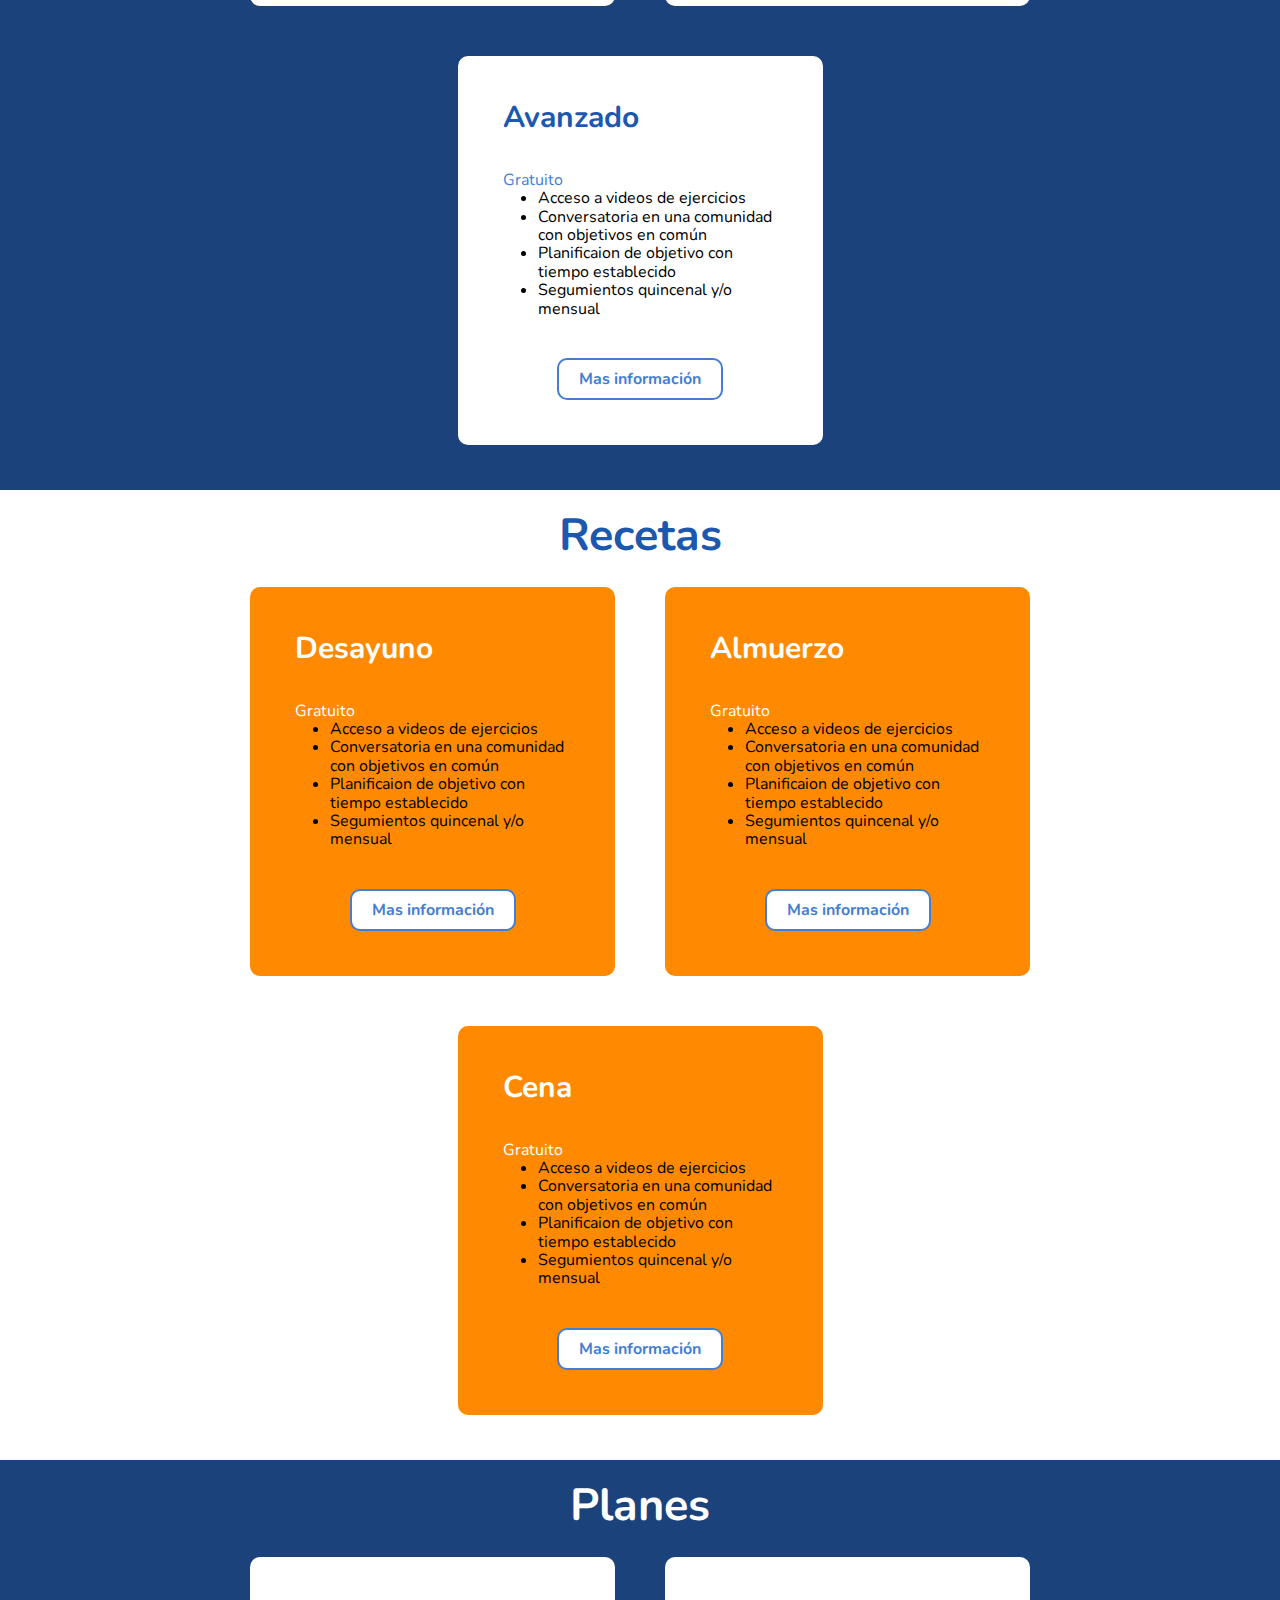
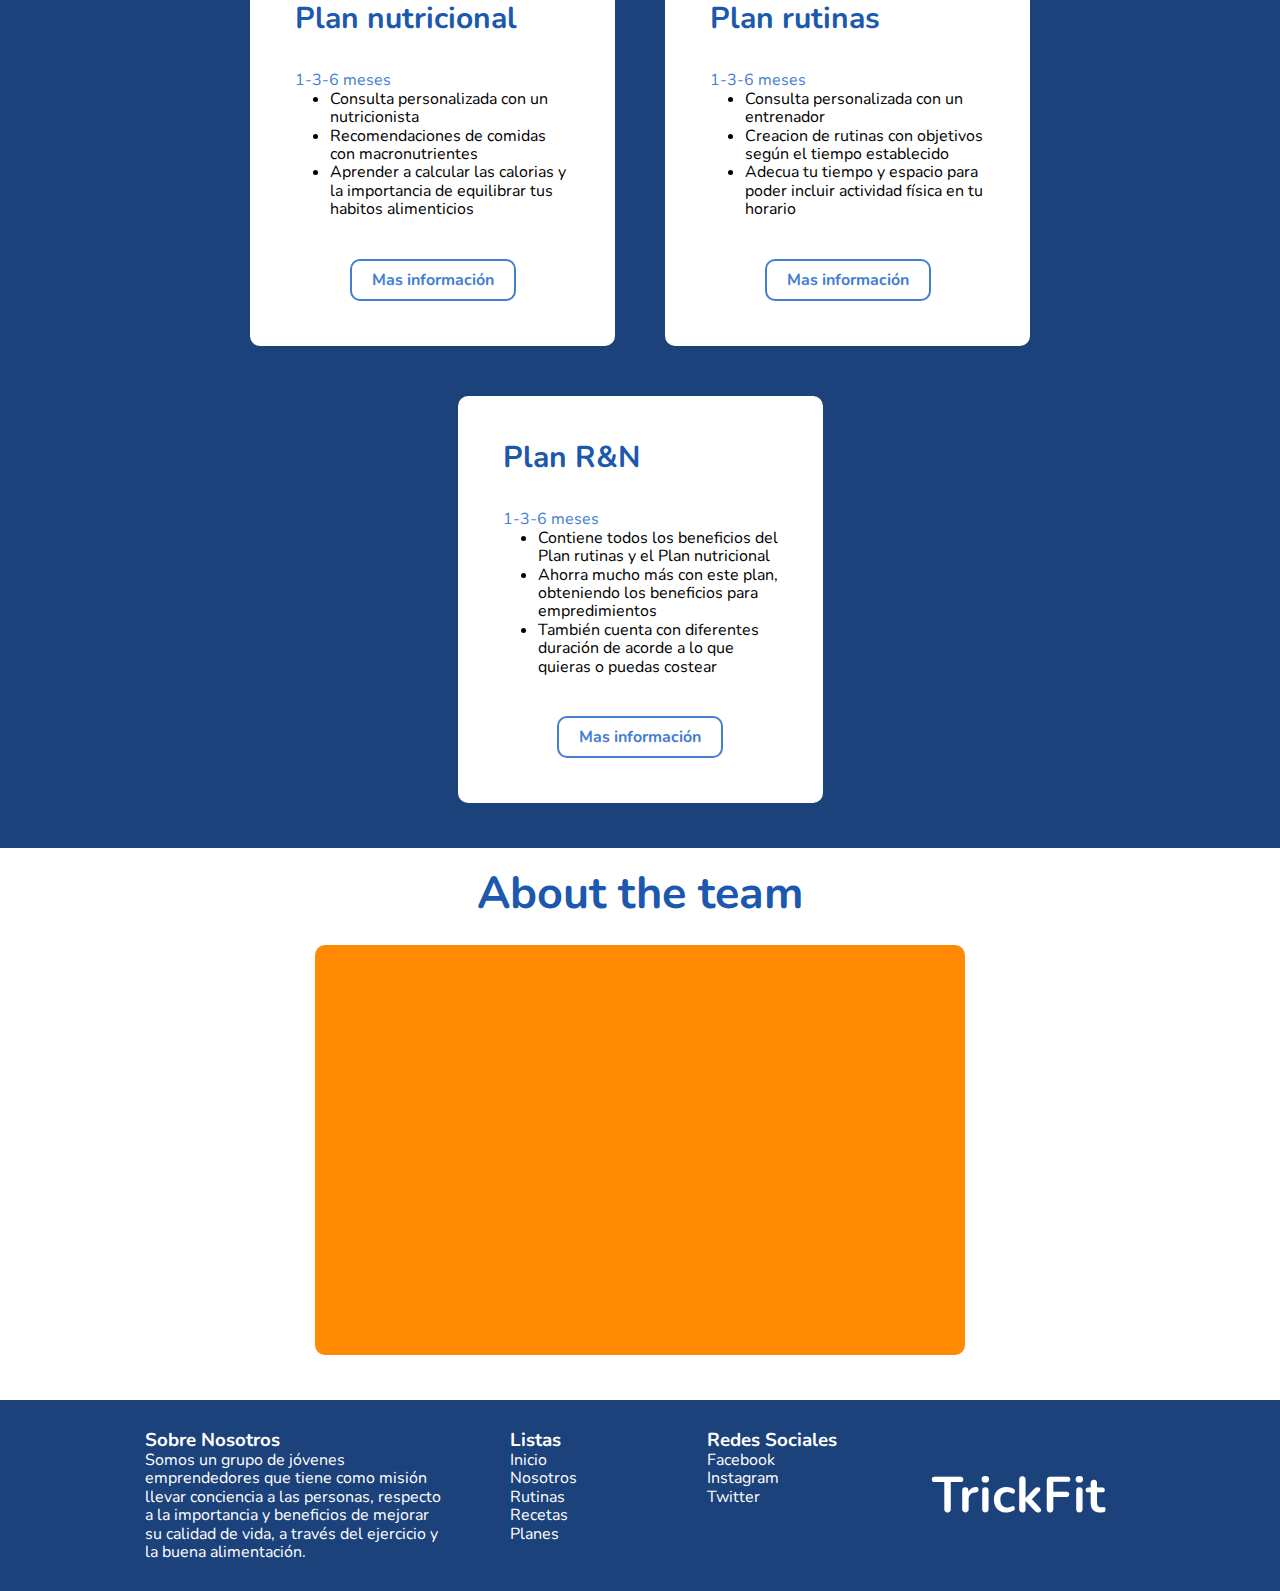
==== commit 707e39ef: "feat: home responsive style modify" ====
--- a/docs/index.html
+++ b/docs/index.html
@@ -1,5 +1,5 @@
 <!doctype html>
-<html lang="en">
+<html lang="es">
 <head>
     <meta charset="UTF-8">
     <meta name="viewport" content="width=device-width, user-scalable=no, initial-scale=1.0, maximum-scale=1.0, minimum-scale=1.0">
@@ -31,7 +31,7 @@
     <section class="home">
         <img alt="senior" src="Images/senior.jpg">
         <div class="home-slogan">
-            <p>Crea habitos saludables a tu ritmo</p>
+            <p>Crea hábitos saludables a tu ritmo</p>
             <div class="home-btn">
                 <button>
                     <a href="Views/account.html">Ingresar</a>
@@ -228,8 +228,8 @@
     <div class="RandP" >
         <h2 class="RandP-title" id="About-the-team">About the team</h2>
         <div class="cards">
-            <div class="cardP">
-                <iframe
+            <div class="cardP mobileCard">
+                <iframe class="visualizer_vid"
                     width="560"
                     height="315"
                     src="https://www.youtube.com/embed/W4vWoPKgnIo"
--- a/docs/Style/style.css
+++ b/docs/Style/style.css
@@ -40,14 +40,14 @@
 }
 .home-slogan {
     position: absolute;
-    font-size: 55px;
-    margin: 15px 20px;
+    font-size: 50px;
+    padding: 8% 15%;
     color: #035397;
     font-weight: 800;
-    width: 48%;
+    width: 100%;
 }
 .home-btn button {
-    font-size: 25px;
+    font-size: 18px;
     background: #1C427B;
     padding: 10px 30px;
     cursor: pointer;
@@ -65,7 +65,7 @@
 .about-us {
     display: flex;
     height: 55%;
-    justify-content: space-evenly;
+    justify-content: center;
     align-items: center;
 }
 .about-us image {
@@ -97,7 +97,7 @@
 .cards {
     display: flex;
     flex-wrap: wrap;
-    justify-content: space-evenly;
+    justify-content: center;
 }
 .card {
     background: #fff;
@@ -168,7 +168,7 @@
 .cardsP {
     display: flex;
     flex-wrap: wrap;
-    justify-content: space-evenly;
+    justify-content: center;
 }
 .cardP {
     background: #FF8A01;
@@ -215,7 +215,7 @@
     background: #1C427B;
     flex-direction: row;
     color: #fff;
-    justify-content: space-around;
+    justify-content: center;
     padding: 30px;
 }
 .footer-part-about {
@@ -223,25 +223,34 @@
 }
 .footer-part {
     text-align: left;
-    width: 30px;
-    margin: 0 40px;
+    margin: 0 65px;
 }
 .footer-part div a {
     color: #fff;
+    display: block;
     text-decoration: none;
 }
 .trickfit {
     display: flex;
     align-items: center;
     font-weight: bold;
-    font-size: 80px;
+    font-size: 50px;
+    margin: 30px;
+}
+
+/*About the team*/
+.visualizer_vid {
+    width: 560px;
+    object-fit: cover;
+    border-radius: 30px;
 }
 
 /*Responsive*/
 /*Small desktop*/
 @media only screen and (max-width: 800px) {
     .home-slogan{
-        font-size: 25px;
+        text-align: center;
+        font-size: 20px;
     }
 
     .home-btn button {
@@ -263,6 +272,11 @@
     .about-us-description {
         width: 80%;
         margin-bottom: 60px;
+    }
+
+
+    .visualizer_vid {
+        width: 445px;
     }
 }
 
@@ -286,5 +300,9 @@
     .navbar-options a{
        margin: 5px ;
     }
-}
-
+
+    .visualizer_vid {
+        width: 335px;
+    }
+}
+
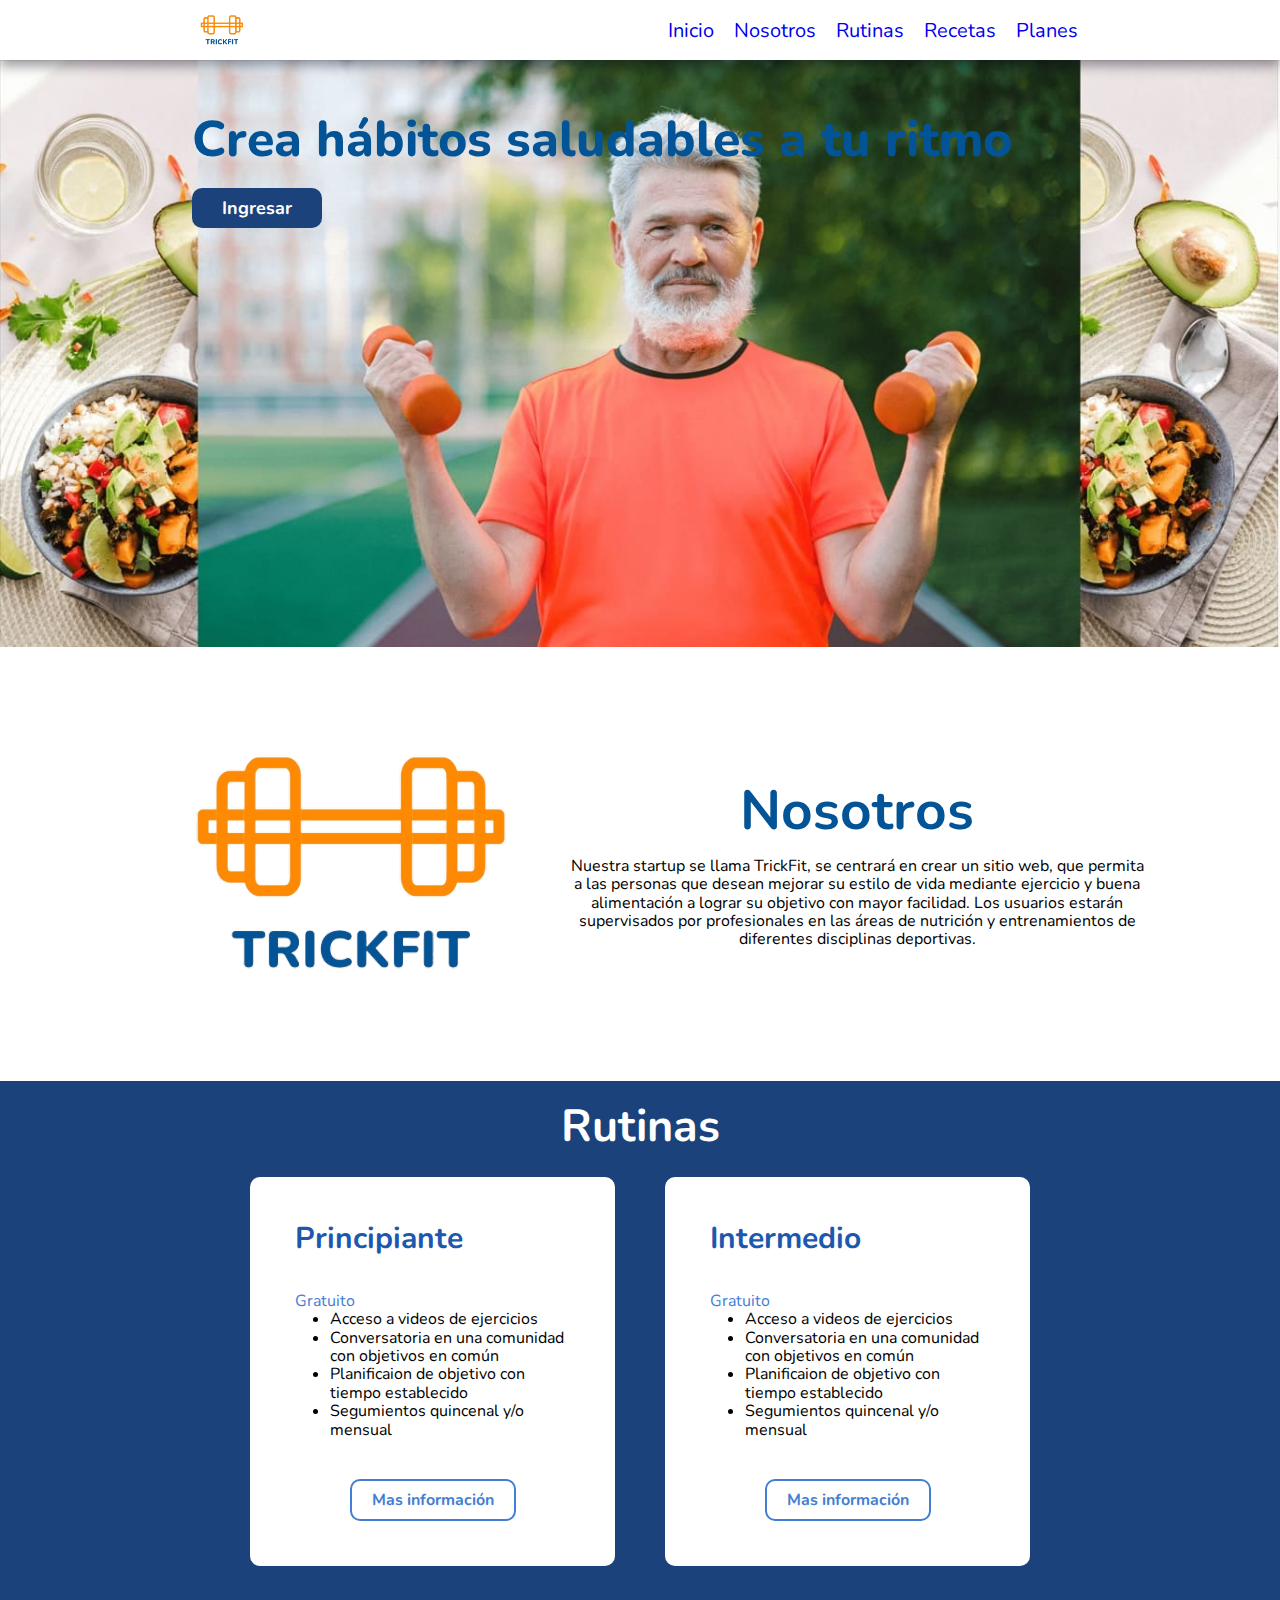
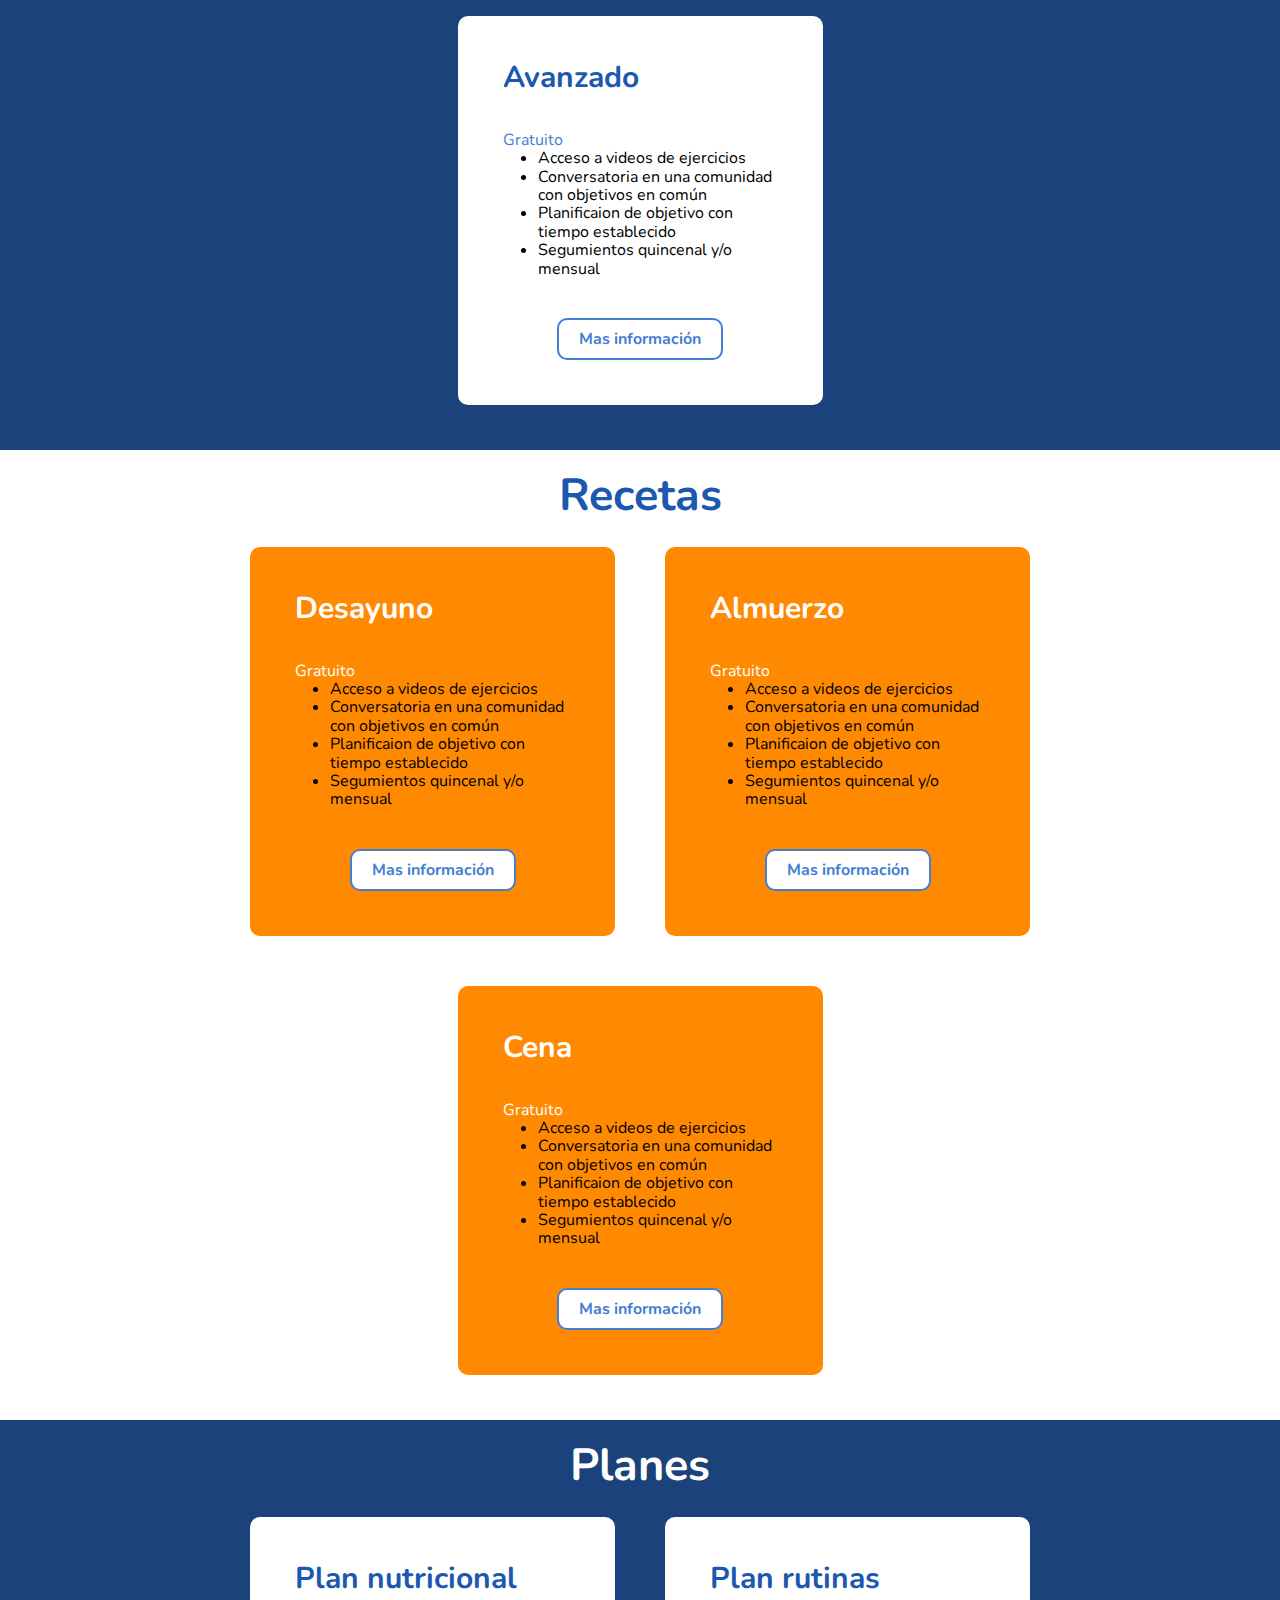
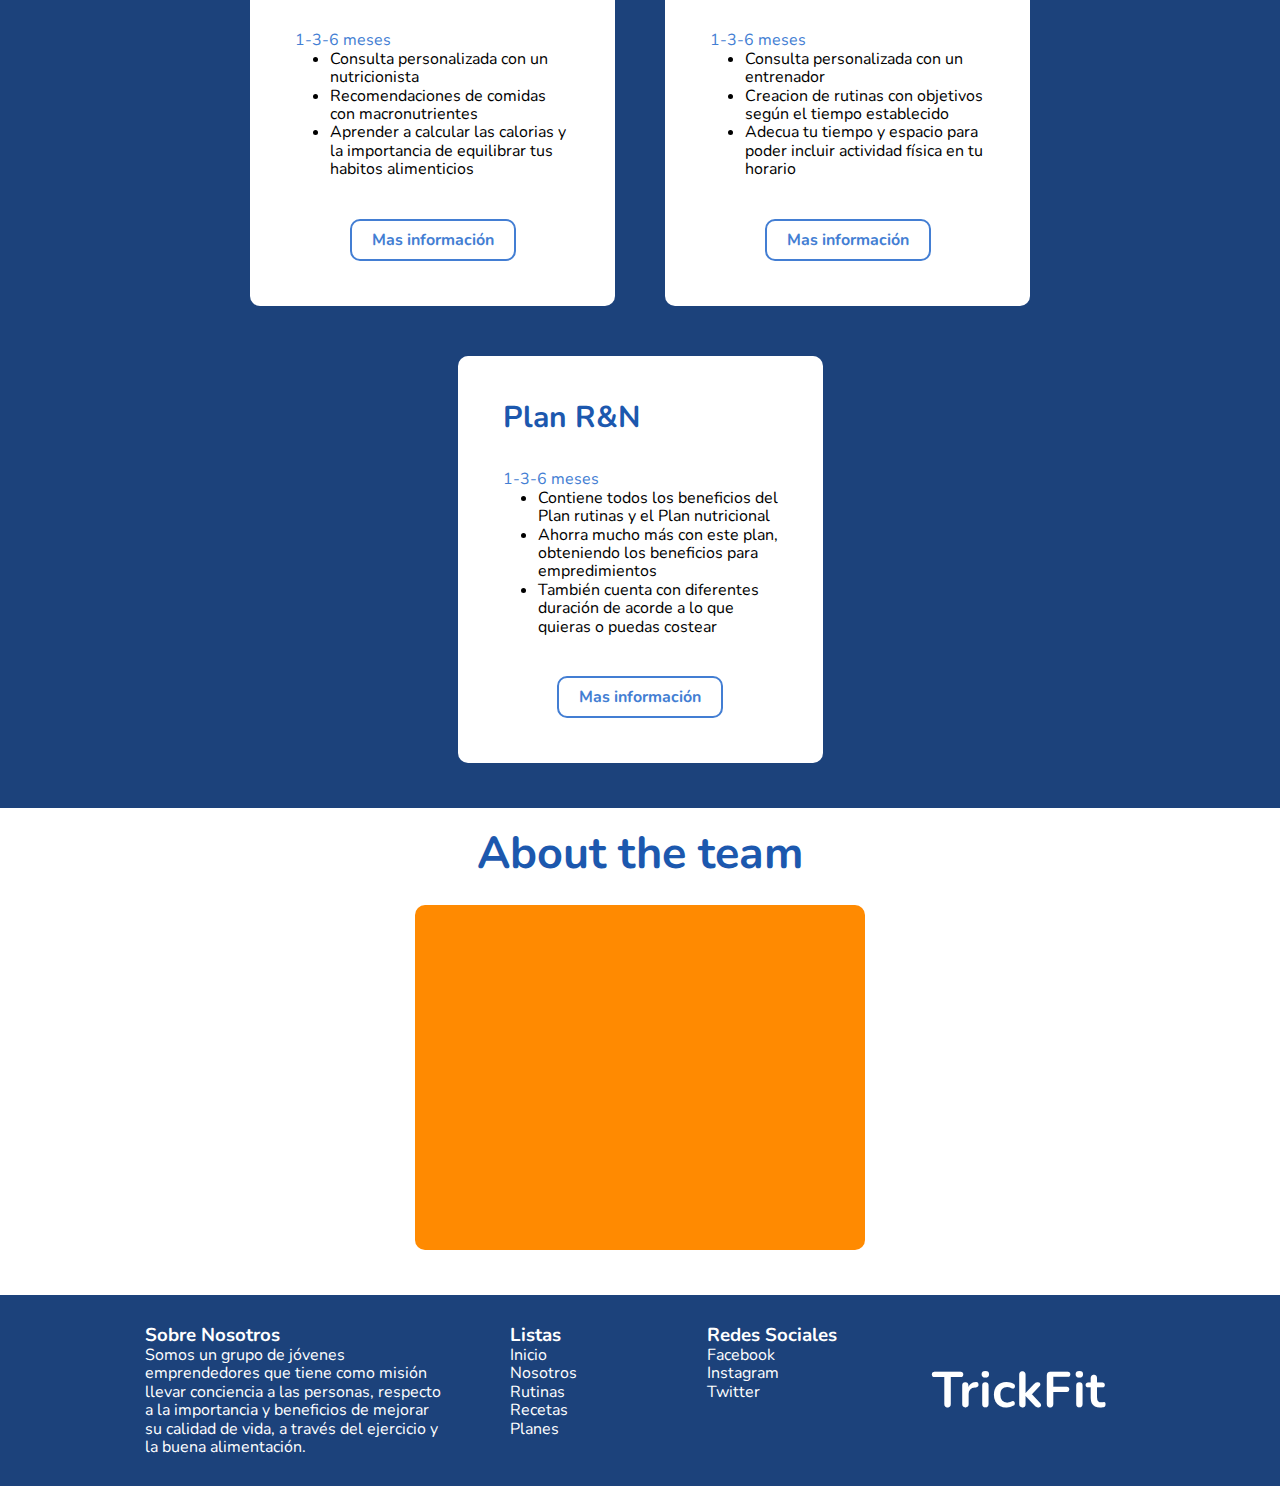
==== commit f5558951: "feat: header style modify" ====
--- a/docs/index.html
+++ b/docs/index.html
@@ -230,8 +230,6 @@
         <div class="cards">
             <div class="cardP mobileCard">
                 <iframe class="visualizer_vid"
-                    width="560"
-                    height="315"
                     src="https://www.youtube.com/embed/W4vWoPKgnIo"
                     title="YouTube video player"
                     frameborder="0"
--- a/docs/Style/style.css
+++ b/docs/Style/style.css
@@ -8,9 +8,10 @@
 }
 .navbar {
     display: flex;
-    height: 100px;
+    height: 60px;
     box-shadow: 0 6px 12px #0016;
-    z-index: 10
+    z-index: 10;
+    padding: 0px 15%
 }
 .navbar-logo {
     display: flex;
@@ -19,7 +20,6 @@
 }
 .navbar-options {
     display:flex;
-    align-content: center;
     align-items: center;
     justify-content: right;
     width: 80%;
@@ -41,7 +41,7 @@
 .home-slogan {
     position: absolute;
     font-size: 50px;
-    padding: 8% 15%;
+    padding: 4% 15%;
     color: #035397;
     font-weight: 800;
     width: 100%;
@@ -240,7 +240,8 @@
 
 /*About the team*/
 .visualizer_vid {
-    width: 560px;
+    width:360px;
+    height:250px;
     object-fit: cover;
     border-radius: 30px;
 }
@@ -298,7 +299,7 @@
     }
 
     .navbar-options a{
-       margin: 5px ;
+        margin: 5px ;
     }
 
     .visualizer_vid {
